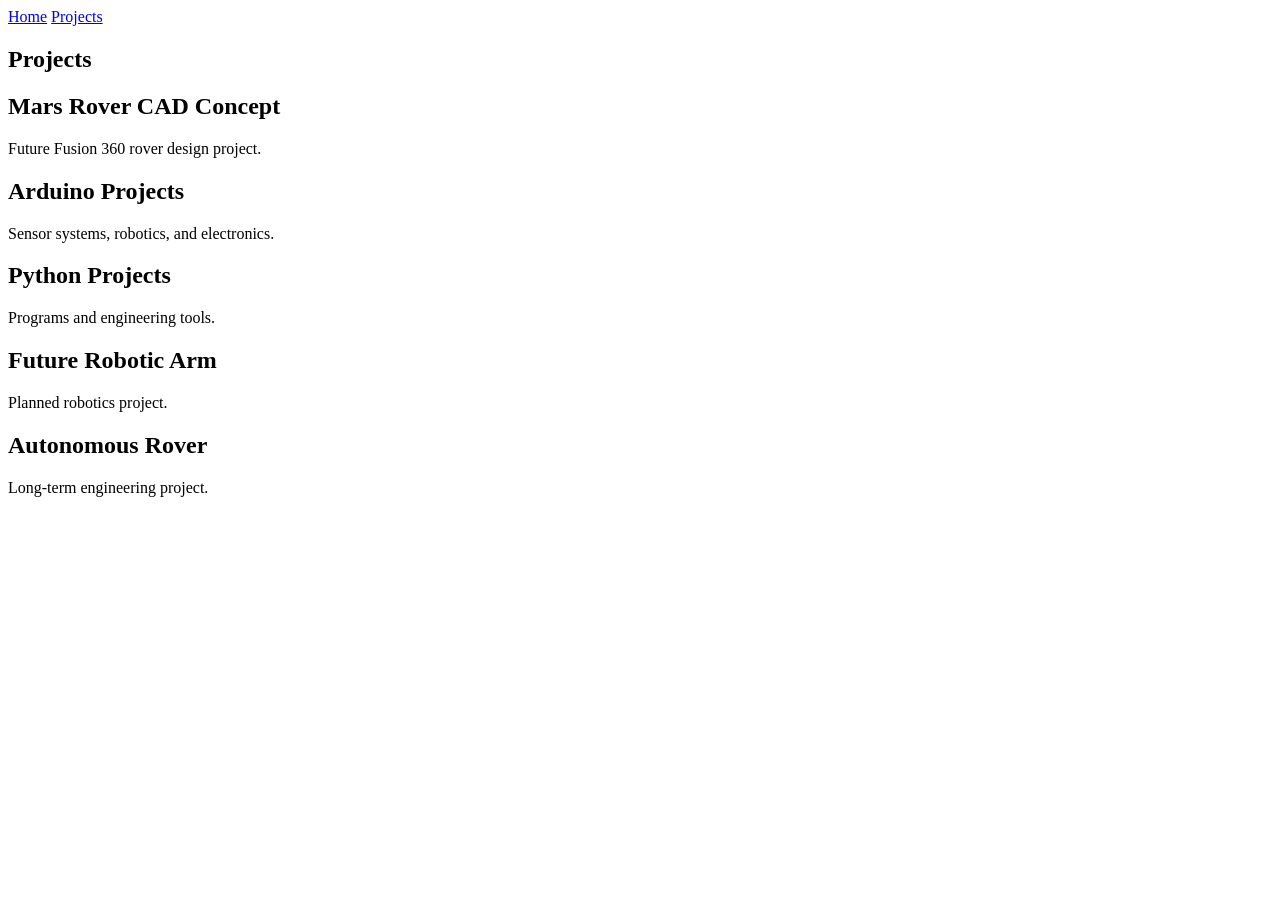
==== projects.html @ 7b81fb27 "Create projects.html with project listings This file contains a basic HTML structure for a projects " ====
<!DOCTYPE html>
<html>

<head>
    <title>Projects</title>
    <link rel="stylesheet" href="style.css">
</head>

<body>

<nav>
    <a href="index.html">Home</a>
    <a href="projects.html">Projects</a>
</nav>

<section class="section">

    <h1>Projects</h1>

    <div class="grid">

        <div class="card">
            <h2>Mars Rover CAD Concept</h2>
            Future Fusion 360 rover design project.
        </div>

        <div class="card">
            <h2>Arduino Projects</h2>
            Sensor systems, robotics, and electronics.
        </div>

        <div class="card">
            <h2>Python Projects</h2>
            Programs and engineering tools.
        </div>

        <div class="card">
            <h2>Future Robotic Arm</h2>
            Planned robotics project.
        </div>

        <div class="card">
            <h2>Autonomous Rover</h2>
            Long-term engineering project.
        </div>

    </div>

</section>

</body>
</html>
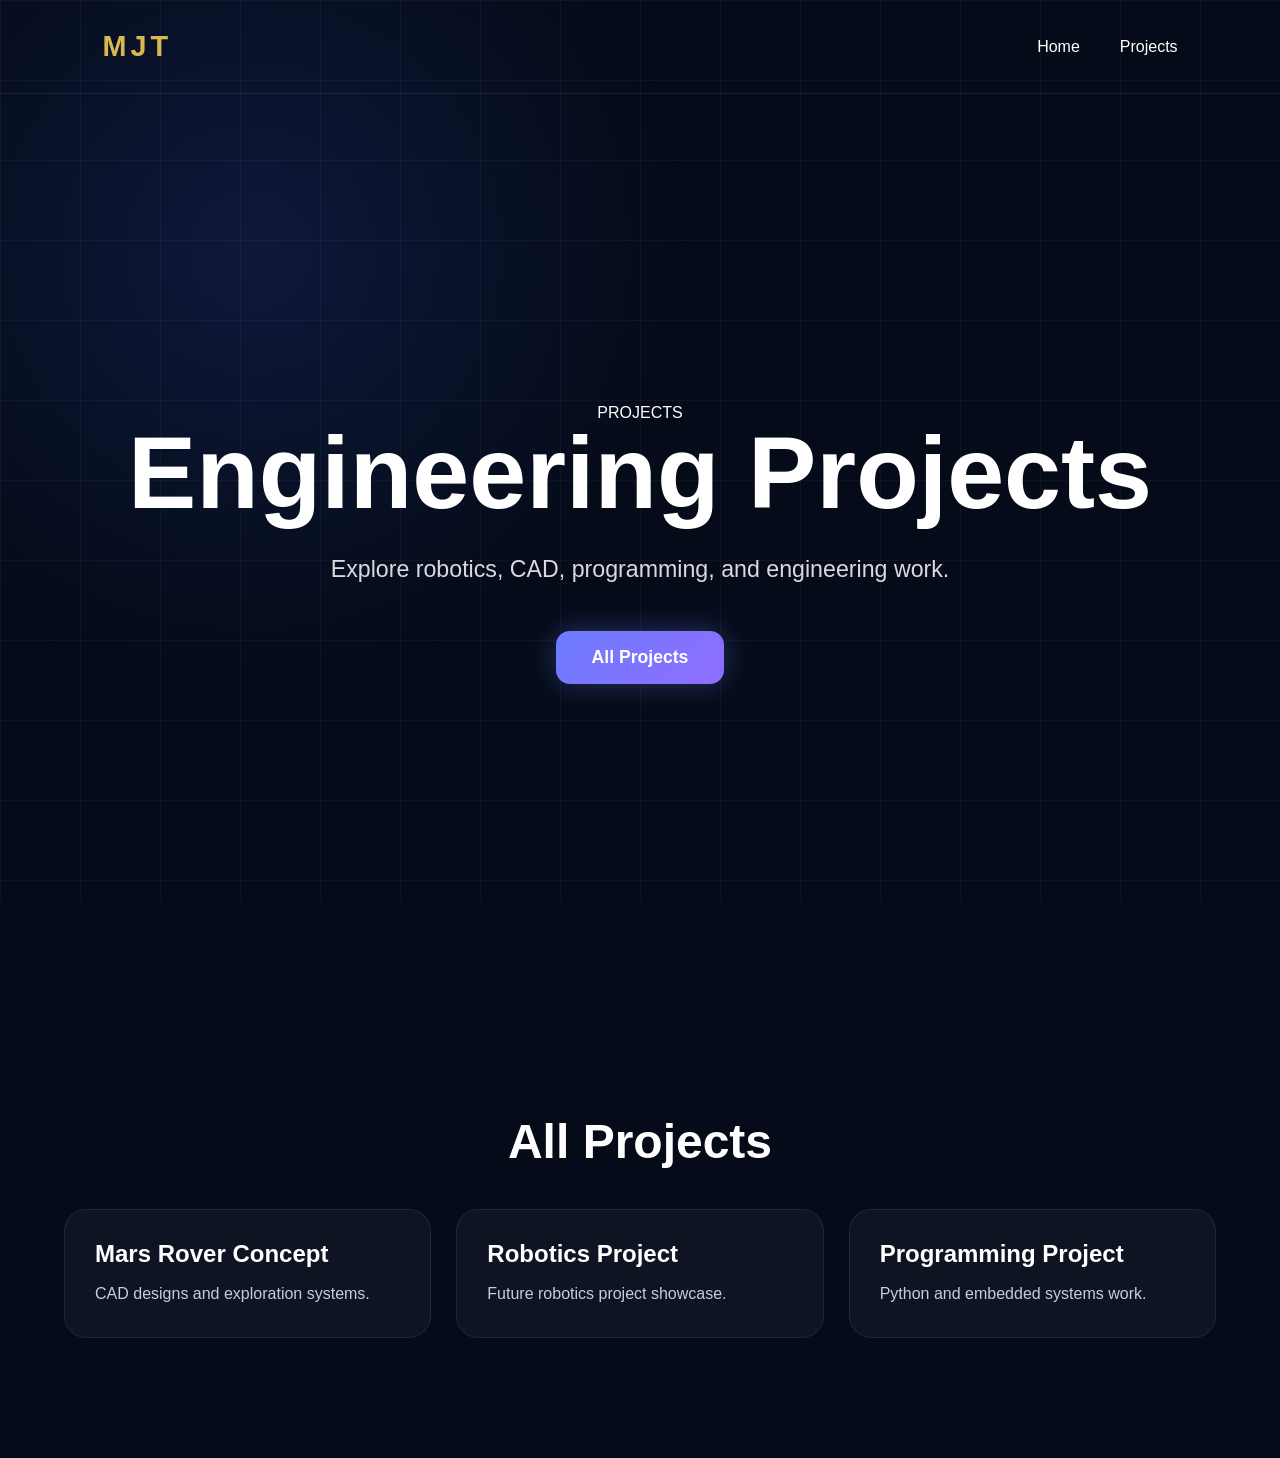
==== commit 60373d2b: "Update projects.html" ====
--- a/projects.html
+++ b/projects.html
@@ -1,47 +1,64 @@
 <!DOCTYPE html>
-<html>
-
+<html lang="en">
 <head>
-    <title>Projects</title>
-    <link rel="stylesheet" href="style.css">
+<meta charset="UTF-8">
+<meta name="viewport" content="width=device-width, initial-scale=1.0">
+<title>Projects | Mason Jude Thomas</title>
+<link rel="stylesheet" href="style.css">
 </head>
 
 <body>
 
-<nav>
-    <a href="index.html">Home</a>
-    <a href="projects.html">Projects</a>
-</nav>
+<header class="navbar">
+    <div class="logo">MJT</div>
 
-<section class="section">
+    <nav>
+        <ul>
+            <li><a href="index.html">Home</a></li>
+            <li><a href="projects.html">Projects</a></li>
+        </ul>
+    </nav>
+</header>
 
-    <h1>Projects</h1>
+<section class="hero">
+
+    <div class="hero-content">
+
+        <p class="hero-tag">PROJECTS</p>
+
+        <h1>Engineering Projects</h1>
+
+        <p class="hero-description">
+            Explore robotics, CAD, programming, and engineering work.
+        </p>
+
+        <a href="#all-projects" class="btn">
+            All Projects
+        </a>
+
+    </div>
+
+</section>
+
+<section id="all-projects" class="section">
+
+    <h2>All Projects</h2>
 
     <div class="grid">
 
         <div class="card">
-            <h2>Mars Rover CAD Concept</h2>
-            Future Fusion 360 rover design project.
+            <h3>Mars Rover Concept</h3>
+            <p>CAD designs and exploration systems.</p>
         </div>
 
         <div class="card">
-            <h2>Arduino Projects</h2>
-            Sensor systems, robotics, and electronics.
+            <h3>Robotics Project</h3>
+            <p>Future robotics project showcase.</p>
         </div>
 
         <div class="card">
-            <h2>Python Projects</h2>
-            Programs and engineering tools.
-        </div>
-
-        <div class="card">
-            <h2>Future Robotic Arm</h2>
-            Planned robotics project.
-        </div>
-
-        <div class="card">
-            <h2>Autonomous Rover</h2>
-            Long-term engineering project.
+            <h3>Programming Project</h3>
+            <p>Python and embedded systems work.</p>
         </div>
 
     </div>
--- a/style.css
+++ b/style.css
@@ -0,0 +1,401 @@
+*{
+    margin:0;
+    padding:0;
+    box-sizing:border-box;
+    font-family:Arial, Helvetica, sans-serif;
+}
+
+html{
+    scroll-behavior:smooth;
+}
+
+body{
+    background:#050b18;
+    color:white;
+    overflow-x:hidden;
+}
+
+/* Background Grid */
+body::before{
+    content:"";
+    position:fixed;
+    inset:0;
+    background:
+    linear-gradient(rgba(255,255,255,.04) 1px, transparent 1px),
+    linear-gradient(90deg, rgba(255,255,255,.04) 1px, transparent 1px);
+    background-size:80px 80px;
+    z-index:-2;
+}
+
+body::after{
+    content:"";
+    position:fixed;
+    width:900px;
+    height:900px;
+    background:radial-gradient(circle, rgba(70,100,255,.15), transparent 70%);
+    top:-200px;
+    left:-200px;
+    z-index:-1;
+}
+
+/* NAVBAR */
+
+.navbar{
+    display:flex;
+    justify-content:space-between;
+    align-items:center;
+    padding:30px 8%;
+    border-bottom:1px solid rgba(255,255,255,.08);
+}
+
+.logo{
+    color:#d8b94f;
+    font-weight:bold;
+    font-size:1.8rem;
+    letter-spacing:4px;
+}
+
+.navbar ul{
+    display:flex;
+    gap:40px;
+    list-style:none;
+}
+
+.navbar a{
+    color:white;
+    text-decoration:none;
+    font-size:1rem;
+    transition:.3s;
+}
+
+.navbar a:hover{
+    color:#d8b94f;
+}
+
+/* HERO */
+
+.hero{
+    min-height:85vh;
+    display:flex;
+    flex-direction:column;
+    justify-content:center;
+    align-items:center;
+    text-align:center;
+    padding:80px 20px;
+}
+
+.hero-small{
+    color:#d8b94f;
+    letter-spacing:6px;
+    margin-bottom:20px;
+    text-transform:uppercase;
+}
+
+.hero h1{
+    font-size:clamp(3rem,8vw,7rem);
+    margin-bottom:25px;
+    line-height:1;
+}
+
+.hero-subtitle{
+    font-size:1.7rem;
+    color:#cfd6f3;
+    margin-bottom:25px;
+}
+
+.hero-description{
+    max-width:800px;
+    margin:25px auto 0 auto;
+    text-align:center;
+    font-size:1.45rem;
+    line-height:1.8;
+    color:rgba(255,255,255,.85);
+}
+
+.hero-buttons{
+    display:flex;
+    gap:20px;
+    flex-wrap:wrap;
+    justify-content:center;
+}
+
+.btn{
+    padding:16px 35px;
+    border-radius:14px;
+    text-decoration:none;
+    transition:.3s;
+    font-weight:bold;
+}
+
+.btn-primary{
+    background:#5f75ff;
+    color:white;
+    box-shadow:0 0 25px rgba(95,117,255,.4);
+}
+
+.btn-primary:hover{
+    transform:translateY(-3px);
+}
+
+.btn-secondary{
+    border:1px solid rgba(255,255,255,.2);
+    color:white;
+}
+
+.btn-secondary:hover{
+    background:rgba(255,255,255,.08);
+}
+
+/* SECTIONS */
+
+.section{
+    width:min(1200px,90%);
+    margin:auto;
+    padding:120px 0;
+}
+
+.section h2{
+    font-size:3rem;
+    margin-bottom:40px;
+}
+
+/* ABOUT */
+
+.about-box{
+    background:rgba(255,255,255,.04);
+    border:1px solid rgba(255,255,255,.08);
+    border-radius:25px;
+    padding:40px;
+    line-height:2;
+    color:#d7dbe8;
+}
+
+/* CARDS */
+
+.cards{
+    display:grid;
+    grid-template-columns:repeat(auto-fit,minmax(250px,1fr));
+    gap:25px;
+}
+
+.card{
+    background:rgba(255,255,255,.04);
+    border:1px solid rgba(255,255,255,.08);
+    border-radius:22px;
+    padding:30px;
+    transition:.3s;
+}
+
+.card:hover{
+    transform:translateY(-8px);
+    border-color:#5f75ff;
+}
+
+.card h3{
+    margin-bottom:12px;
+    font-size:1.4rem;
+}
+
+.card p{
+    color:#d7dbe8;
+    line-height:1.8;
+}
+
+/* PROJECTS */
+
+.project-card{
+    background:rgba(255,255,255,.04);
+    border:1px solid rgba(255,255,255,.08);
+    border-radius:25px;
+    padding:35px;
+}
+
+.project-image{
+    height:250px;
+    border-radius:15px;
+    margin-bottom:25px;
+    background:rgba(255,255,255,.05);
+    display:flex;
+    justify-content:center;
+    align-items:center;
+    color:#888;
+}
+
+/* FOOTER */
+
+footer{
+    text-align:center;
+    padding:50px;
+    color:#888;
+    border-top:1px solid rgba(255,255,255,.08);
+}
+
+/* MOBILE */
+
+@media(max-width:768px){
+
+    .navbar{
+        flex-direction:column;
+        gap:20px;
+    }
+
+    .navbar ul{
+        flex-wrap:wrap;
+        justify-content:center;
+        gap:20px;
+    }
+
+    .hero{
+        min-height:70vh;
+    }
+
+    .section{
+        padding:80px 0;
+    }
+
+    .section h2{
+        font-size:2.2rem;
+    }
+}
+
+/* ABOUT SECTION IMPROVEMENTS */
+
+#about .card{
+    max-width: 1100px;
+    margin: 40px auto;
+    padding: 50px;
+    background: rgba(255,255,255,0.04);
+    border: 1px solid rgba(255,255,255,0.08);
+    border-radius: 24px;
+    backdrop-filter: blur(10px);
+}
+
+#about p{
+    font-size: 1.15rem;
+    line-height: 2;
+    color: #d6d9e6;
+    margin-bottom: 35px;
+}
+
+#about h2{
+    text-align: center;
+    font-size: 3rem;
+    margin-bottom: 20px;
+}
+
+/* SKILLS SECTION */
+
+.grid{
+    display:grid;
+    grid-template-columns:repeat(auto-fit,minmax(250px,1fr));
+    gap:25px;
+    margin-top:40px;
+}
+
+.card{
+    background:rgba(255,255,255,0.04);
+    border:1px solid rgba(255,255,255,0.08);
+    border-radius:22px;
+    padding:30px;
+    transition:.3s;
+}
+
+.card:hover{
+    transform:translateY(-8px);
+    border-color:#6d7dff;
+    box-shadow:0 0 30px rgba(109,125,255,.25);
+}
+
+.card h3{
+    font-size:1.5rem;
+    margin-bottom:12px;
+    color:white;
+}
+
+.card p{
+    color:#c7cde0;
+    line-height:1.7;
+}
+
+/* PROJECT IMAGES */
+
+.project-image{
+    height:180px;
+    border-radius:18px;
+    background:linear-gradient(
+        135deg,
+        rgba(109,125,255,.25),
+        rgba(255,211,90,.15)
+    );
+    display:flex;
+    align-items:center;
+    justify-content:center;
+    margin-bottom:20px;
+    color:#ffffff99;
+    font-weight:600;
+}
+
+/* SECTION HEADINGS */
+
+.section h2{
+    text-align:center;
+    font-size:3rem;
+    margin-bottom:40px;
+}
+
+/* CONTACT */
+
+#contact .card{
+    text-align:center;
+    max-width:800px;
+    margin:auto;
+}
+
+.btn{
+    display:inline-block;
+    margin-top:35px;
+    padding:16px 36px;
+    background:linear-gradient(135deg,#6d7dff,#8f6dff);
+    color:white !important;
+    text-decoration:none;
+    border-radius:14px;
+    font-size:1.1rem;
+    font-weight:600;
+    box-shadow:0 0 30px rgba(109,125,255,.35);
+    transition:.3s;
+}
+
+.btn:hover{
+    transform:translateY(-3px);
+    box-shadow:0 0 45px rgba(109,125,255,.55);
+}
+
+
+/* HERO CENTER FIX */
+
+.hero{
+    display:flex;
+    justify-content:center;
+    align-items:center;
+    text-align:center;
+    min-height:100vh;
+}
+
+.hero-content{
+    width:100%;
+    max-width:1100px;
+    margin:0 auto;
+    text-align:center;
+}
+
+.hero-description{
+    max-width:800px;
+    margin:25px auto 0 auto;
+    text-align:center;
+    line-height:1.8;
+}
+
+.hero .btn{
+    display:inline-block;
+    margin-top:40px;
+}
